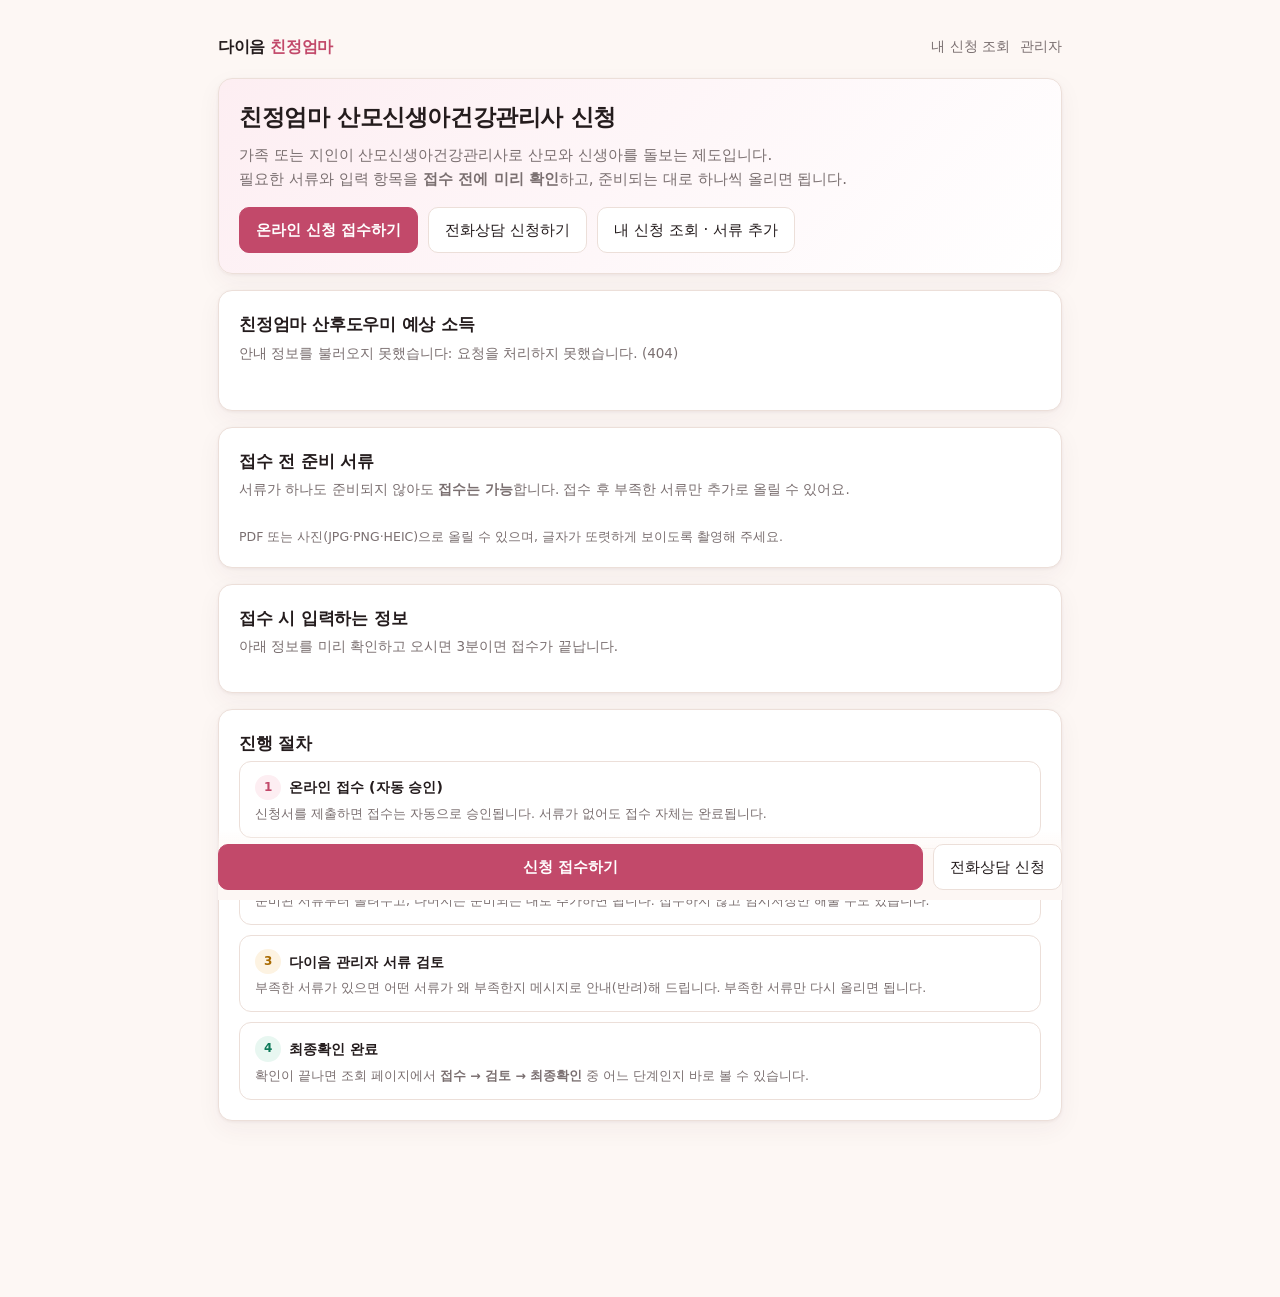
==== care/web/index.html @ b8a44148 "친정엄마 산모신생아건강관리사 온라인 신청·서류 접수 시스템 추가 care/ 에 FastAPI + SQLite 기반 신청 시스템을 새로 추가한다.  신청자 - 접수 전에 필요 서류 " ====
<!DOCTYPE html>
<html lang="ko">
<head>
<meta charset="UTF-8">
<meta name="viewport" content="width=device-width, initial-scale=1.0">
<title>친정엄마 산모신생아건강관리사 신청 | 다이음</title>
<meta name="description" content="가족·지인이 산모신생아건강관리사로 활동하는 친정엄마 서비스 온라인 신청. 필요 서류와 이번 달 예상 소득을 접수 전에 확인하세요.">
<link rel="icon" href="data:image/svg+xml,%3Csvg xmlns='http://www.w3.org/2000/svg' viewBox='0 0 32 32'%3E%3Ctext y='26' font-size='26'%3E%F0%9F%A4%B1%3C/text%3E%3C/svg%3E">
<link rel="stylesheet" href="app.css">
</head>
<body>
<div class="wrap">

  <div class="topbar">
    <a class="brand" href="./">다이음 <span>친정엄마</span></a>
    <div class="spacer"></div>
    <a class="nav" href="status.html">내 신청 조회</a>
    <a class="nav" href="admin.html">관리자</a>
  </div>

  <section class="panel hero">
    <h1>친정엄마 산모신생아건강관리사 신청</h1>
    <p>가족 또는 지인이 산모신생아건강관리사로 산모와 신생아를 돌보는 제도입니다.<br>
       필요한 서류와 입력 항목을 <strong>접수 전에 미리 확인</strong>하고, 준비되는 대로 하나씩 올리면 됩니다.</p>
    <div class="btn-row" style="margin-top:16px">
      <a class="btn primary" href="apply.html">온라인 신청 접수하기</a>
      <button id="btn-consult">전화상담 신청하기</button>
      <a class="btn" href="status.html">내 신청 조회 · 서류 추가</a>
    </div>
  </section>

  <!-- 친정엄마 소득 — 관리자가 매달 변경하면 이 영역이 함께 바뀐다 -->
  <section class="panel" id="pay-panel">
    <h2 id="pay-headline">친정엄마 산후도우미 예상 소득</h2>
    <p class="lead" id="pay-sub">불러오는 중…</p>
    <div class="pay-grid" id="pay-grid"></div>
    <p class="small muted" id="pay-note" style="margin-top:12px"></p>
  </section>

  <section class="panel">
    <h2>접수 전 준비 서류</h2>
    <p class="lead">서류가 하나도 준비되지 않아도 <strong>접수는 가능</strong>합니다. 접수 후 부족한 서류만 추가로 올릴 수 있어요.</p>
    <div class="doc-list" id="doc-list"></div>
    <p class="small muted" style="margin-top:12px">
      PDF 또는 사진(JPG·PNG·HEIC)으로 올릴 수 있으며, 글자가 또렷하게 보이도록 촬영해 주세요.
    </p>
  </section>

  <section class="panel">
    <h2>접수 시 입력하는 정보</h2>
    <p class="lead">아래 정보를 미리 확인하고 오시면 3분이면 접수가 끝납니다.</p>
    <div class="doc-list" id="field-list"></div>
  </section>

  <section class="panel">
    <h2>진행 절차</h2>
    <div class="doc-list">
      <div class="doc-item"><div class="doc-head"><span class="badge info">1</span><span class="t">온라인 접수 (자동 승인)</span></div>
        <div class="doc-desc">신청서를 제출하면 접수는 자동으로 승인됩니다. 서류가 없어도 접수 자체는 완료됩니다.</div></div>
      <div class="doc-item"><div class="doc-head"><span class="badge info">2</span><span class="t">서류 업로드 (나눠서 가능)</span></div>
        <div class="doc-desc">준비된 서류부터 올려두고, 나머지는 준비되는 대로 추가하면 됩니다. 접수하지 않고 임시저장만 해둘 수도 있습니다.</div></div>
      <div class="doc-item"><div class="doc-head"><span class="badge warn">3</span><span class="t">다이음 관리자 서류 검토</span></div>
        <div class="doc-desc">부족한 서류가 있으면 어떤 서류가 왜 부족한지 메시지로 안내(반려)해 드립니다. 부족한 서류만 다시 올리면 됩니다.</div></div>
      <div class="doc-item"><div class="doc-head"><span class="badge ok">4</span><span class="t">최종확인 완료</span></div>
        <div class="doc-desc">확인이 끝나면 조회 페이지에서 <strong>접수 → 검토 → 최종확인</strong> 중 어느 단계인지 바로 볼 수 있습니다.</div></div>
    </div>
  </section>

  <!-- 이 브라우저에 기억된 접수 건 -->
  <section class="panel hidden" id="mine-panel">
    <h2>최근 신청 내역</h2>
    <p class="lead">이 기기에 저장된 접수 건입니다.</p>
    <div class="doc-list" id="mine-list"></div>
  </section>

  <div class="sticky-cta">
    <a class="btn primary" href="apply.html">신청 접수하기</a>
    <button id="btn-consult2">전화상담 신청</button>
  </div>
</div>

<dialog id="consult-dialog">
  <h2>전화상담 신청</h2>
  <p class="lead">담당자가 확인 후 순차적으로 연락드립니다.</p>
  <form method="dialog" id="consult-form">
    <label class="field"><span class="lbl">성함<em>*</em></span>
      <input name="name" required maxlength="40" placeholder="홍길동"></label>
    <label class="field"><span class="lbl">연락처<em>*</em></span>
      <input name="phone" required inputmode="numeric" maxlength="13" placeholder="010-0000-0000"></label>
    <label class="field"><span class="lbl">통화 가능한 시간대</span>
      <input name="preferred_time" maxlength="60" placeholder="예: 평일 오후 2~5시"></label>
    <label class="field"><span class="lbl">문의 내용</span>
      <textarea name="memo" maxlength="500" placeholder="궁금한 점을 적어주세요 (선택)"></textarea></label>
    <div class="btn-row">
      <button class="primary" id="consult-submit" type="submit">상담 신청하기</button>
      <button type="button" id="consult-cancel">닫기</button>
    </div>
  </form>
</dialog>

<script src="app.js"></script>
<script>
(function () {
  const E = Care.esc;

  function renderPay(pay) {
    document.getElementById("pay-headline").textContent = pay.headline || "친정엄마 산후도우미 예상 소득";
    const bits = [];
    if (pay.effective_month) bits.push(E(pay.effective_month) + " 기준");
    if (pay.hourly_wage) bits.push("적용 시급 " + Care.won(pay.hourly_wage));
    if (pay.updated_at) bits.push("갱신 " + Care.fmtDate(pay.updated_at));
    document.getElementById("pay-sub").innerHTML = bits.length ? bits.join(" · ")
      : "관리자가 이번 달 금액을 등록하면 이 영역에 표시됩니다.";

    const grid = document.getElementById("pay-grid");
    if (!pay.rows || !pay.rows.length) {
      grid.innerHTML = '<div class="pay-cell"><div class="lb">등록된 금액 없음</div>' +
        '<div class="nt">최저시급·이벤트 기준이 확정되면 표시됩니다. 자세한 금액은 전화상담으로 안내드립니다.</div></div>';
      return;
    }
    grid.innerHTML = pay.rows.map(function (r) {
      return '<div class="pay-cell"><div class="lb">' + E(r.label) + '</div>' +
             '<div class="amt">' + Care.won(r.amount) + '</div>' +
             (r.note ? '<div class="nt">' + E(r.note) + '</div>' : '') + '</div>';
    }).join("");
    document.getElementById("pay-note").textContent = pay.note || "";
  }

  function renderDocs(docs) {
    document.getElementById("doc-list").innerHTML = docs.map(function (d, i) {
      return '<div class="doc-item"><div class="doc-head"><span class="badge info">' + (i + 1) + '</span>' +
             '<span class="t">' + E(d.label) + '</span>' +
             (d.required ? '<span class="badge">필수</span>' : '<span class="badge">선택</span>') +
             '</div><div class="doc-desc">' + E(d.desc) + '</div></div>';
    }).join("");
  }

  function renderFields(fields) {
    document.getElementById("field-list").innerHTML = fields.map(function (f) {
      let extra = f.note ? E(f.note) : "";
      if (f.options) extra = "선택: " + f.options.join("일 · ") + "일 이상 (기본 " + f.default + "일)";
      return '<div class="doc-item"><div class="doc-head"><span class="t">' + E(f.label) + '</span>' +
             (f.required ? '<span class="badge bad">필수</span>' : '<span class="badge">선택</span>') +
             '</div>' + (extra ? '<div class="doc-desc">' + extra + '</div>' : '') + '</div>';
    }).join("");
  }

  function renderMine() {
    const list = Care.readStore();
    if (!list.length) return;
    document.getElementById("mine-panel").classList.remove("hidden");
    document.getElementById("mine-list").innerHTML = list.map(function (x) {
      return '<div class="doc-item"><div class="doc-head"><span class="t mono">' + E(x.code) + '</span>' +
             (x.mother_name ? '<span class="badge">' + E(x.mother_name) + ' 산모</span>' : '') +
             '<div class="spacer"></div></div>' +
             '<div class="doc-desc"><a href="status.html?code=' + encodeURIComponent(x.code) +
             '&token=' + encodeURIComponent(x.token) + '">진행 상황 보기 · 서류 추가하기 →</a></div></div>';
    }).join("");
  }

  Care.api("/api/info").then(function (info) {
    renderPay(info.pay || {});
    renderDocs(info.documents || []);
    renderFields(info.fields || []);
  }).catch(function (e) {
    document.getElementById("pay-sub").textContent = "안내 정보를 불러오지 못했습니다: " + e.message;
  });
  renderMine();

  // 전화상담 모달
  const dlg = document.getElementById("consult-dialog");
  const form = document.getElementById("consult-form");
  Care.bindPhone(form.phone);
  function open() { dlg.showModal(); }
  document.getElementById("btn-consult").onclick = open;
  document.getElementById("btn-consult2").onclick = open;
  document.getElementById("consult-cancel").onclick = function () { dlg.close(); };

  form.addEventListener("submit", function (ev) {
    ev.preventDefault();
    const btn = document.getElementById("consult-submit");
    btn.disabled = true;
    Care.api("/api/consultations", {
      method: "POST",
      body: {
        name: form.name.value, phone: form.phone.value,
        preferred_time: form.preferred_time.value, memo: form.memo.value
      }
    }).then(function (r) {
      Care.toast(r.message || "상담 신청이 접수되었습니다.");
      form.reset();
      dlg.close();
    }).catch(function (e) {
      Care.toast(e.message, true);
    }).finally(function () { btn.disabled = false; });
  });
})();
</script>
</body>
</html>
---- care/web/app.css ----
/* 친정엄마 산후도우미 신청 시스템 공통 스타일 */
:root {
  color-scheme: light dark;
  --bg: #fdf7f4; --card: #ffffff; --text: #241c1d; --muted: #7a6f70;
  --border: #ecdfd9; --accent: #c2496a; --accent-soft: #fdeef2;
  --green: #0f7a5a; --green-soft: #e8f7f1; --amber: #a96a00; --amber-soft: #fdf3e2;
  --red: #c62828; --red-soft: #fdeceb; --gray-soft: #f5f0ee;
  --shadow: 0 1px 3px rgba(80,40,50,.06), 0 8px 24px rgba(80,40,50,.05);
  --radius: 14px;
}
@media (prefers-color-scheme: dark) {
  :root {
    --bg: #171214; --card: #211a1d; --text: #f0e8ea; --muted: #a99ea1;
    --border: #362b2f; --accent: #f08fab; --accent-soft: #3a2029;
    --green: #4ade9f; --green-soft: #10322a; --amber: #f0b657; --amber-soft: #3a2c14;
    --red: #f79690; --red-soft: #3b1c1c; --gray-soft: #2a2226;
    --shadow: 0 1px 3px rgba(0,0,0,.45);
  }
}
* { box-sizing: border-box; margin: 0; }
body {
  background: var(--bg); color: var(--text);
  font-family: "Pretendard", "Apple SD Gothic Neo", "Noto Sans KR", system-ui, sans-serif;
  font-size: 15px; line-height: 1.6; -webkit-text-size-adjust: 100%;
}
.wrap { max-width: 880px; margin: 0 auto; padding: 20px 18px 90px; }
.wrap.wide { max-width: 1180px; }

a { color: var(--accent); }
h1 { font-size: 23px; font-weight: 800; letter-spacing: -0.4px; }
h2 { font-size: 17px; font-weight: 700; letter-spacing: -0.2px; }
h3 { font-size: 15px; font-weight: 700; }
p { margin: 0; }

.topbar { display: flex; align-items: center; gap: 10px; flex-wrap: wrap; padding: 14px 0 18px; }
.brand { font-weight: 800; font-size: 16px; letter-spacing: -0.3px; text-decoration: none; color: var(--text); }
.brand span { color: var(--accent); }
.spacer { flex: 1; }
.topbar a.nav { font-size: 13.5px; color: var(--muted); text-decoration: none; }
.topbar a.nav:hover { color: var(--accent); }

.panel { background: var(--card); border: 1px solid var(--border); border-radius: var(--radius);
         box-shadow: var(--shadow); padding: 20px; margin-bottom: 16px; }
.panel > h2 { margin-bottom: 4px; }
.panel .lead { color: var(--muted); font-size: 13.5px; margin-bottom: 14px; }

.hero { background: linear-gradient(135deg, var(--accent-soft), var(--card)); }
.hero h1 { margin-bottom: 8px; }
.hero p { color: var(--muted); }

button, .btn {
  font: inherit; cursor: pointer; border: 1px solid var(--border); background: var(--card);
  color: var(--text); border-radius: 10px; padding: 10px 16px; text-decoration: none;
  display: inline-flex; align-items: center; justify-content: center; gap: 6px;
}
button:hover, .btn:hover { border-color: var(--accent); }
.btn.primary, button.primary { background: var(--accent); border-color: var(--accent); color: #fff; font-weight: 700; }
.btn.primary:hover, button.primary:hover { filter: brightness(1.08); }
.btn.block { width: 100%; }
button.small { padding: 6px 11px; font-size: 13px; border-radius: 8px; }
button.danger { color: var(--red); border-color: var(--red); background: transparent; }
button:disabled { opacity: .5; cursor: not-allowed; }
.btn-row { display: flex; gap: 10px; flex-wrap: wrap; }

label.field { display: block; margin-bottom: 14px; }
label.field > span.lbl { display: block; font-size: 13.5px; font-weight: 600; margin-bottom: 5px; }
label.field > span.lbl em { font-style: normal; color: var(--accent); margin-left: 3px; }
label.field .help { font-size: 12.5px; color: var(--muted); margin-top: 5px; }
input, select, textarea {
  font: inherit; width: 100%; padding: 10px 12px; border: 1px solid var(--border);
  border-radius: 10px; background: var(--card); color: var(--text);
}
input:focus, select:focus, textarea:focus { outline: 2px solid var(--accent-soft); border-color: var(--accent); }
textarea { min-height: 82px; resize: vertical; }
.two-col { display: grid; grid-template-columns: 1fr 1fr; gap: 0 14px; }
@media (max-width: 560px) { .two-col { grid-template-columns: 1fr; } }

.chips { display: flex; gap: 8px; flex-wrap: wrap; }
.chip { border: 1px solid var(--border); border-radius: 999px; padding: 7px 14px; cursor: pointer;
        background: var(--card); font-size: 14px; }
.chip.on { background: var(--accent); border-color: var(--accent); color: #fff; font-weight: 700; }

.badge { display: inline-block; font-size: 12px; font-weight: 700; padding: 3px 9px; border-radius: 999px;
         background: var(--gray-soft); color: var(--muted); }
.badge.ok { background: var(--green-soft); color: var(--green); }
.badge.warn { background: var(--amber-soft); color: var(--amber); }
.badge.bad { background: var(--red-soft); color: var(--red); }
.badge.info { background: var(--accent-soft); color: var(--accent); }

.notice { border-radius: 12px; padding: 13px 15px; font-size: 13.5px; margin-bottom: 14px; }
.notice.info { background: var(--accent-soft); color: var(--accent); }
.notice.ok { background: var(--green-soft); color: var(--green); }
.notice.warn { background: var(--amber-soft); color: var(--amber); }
.notice.bad { background: var(--red-soft); color: var(--red); }
.notice strong { display: block; margin-bottom: 3px; }

.doc-list { display: grid; gap: 10px; }
.doc-item { border: 1px solid var(--border); border-radius: 12px; padding: 13px 15px; background: var(--card); }
.doc-head { display: flex; align-items: center; gap: 8px; flex-wrap: wrap; }
.doc-head .t { font-weight: 700; font-size: 14px; }
.doc-desc { font-size: 12.5px; color: var(--muted); margin-top: 4px; }
.file-row { display: flex; align-items: center; gap: 8px; flex-wrap: wrap; font-size: 13px;
            border-top: 1px dashed var(--border); margin-top: 10px; padding-top: 9px; }
.file-row .name { flex: 1; min-width: 140px; word-break: break-all; }

.steps { display: flex; gap: 6px; margin: 6px 0 16px; }
.step { flex: 1; text-align: center; font-size: 12.5px; padding: 9px 4px; border-radius: 10px;
        background: var(--gray-soft); color: var(--muted); font-weight: 600; }
.step.on { background: var(--accent); color: #fff; }
.step.done { background: var(--accent-soft); color: var(--accent); }

.kv { display: grid; grid-template-columns: 132px 1fr; gap: 7px 12px; font-size: 14px; }
.kv dt { color: var(--muted); font-size: 13px; }
.kv dd { margin: 0; word-break: break-all; }
@media (max-width: 460px) { .kv { grid-template-columns: 104px 1fr; } }

.pay-grid { display: grid; grid-template-columns: repeat(auto-fill, minmax(150px, 1fr)); gap: 10px; }
.pay-cell { border: 1px solid var(--border); border-radius: 12px; padding: 13px; background: var(--card); }
.pay-cell .lb { font-size: 12.5px; color: var(--muted); }
.pay-cell .amt { font-size: 19px; font-weight: 800; letter-spacing: -0.5px; margin-top: 2px; }
.pay-cell .nt { font-size: 12px; color: var(--muted); margin-top: 3px; }

.timeline { border-left: 2px solid var(--border); padding-left: 14px; display: grid; gap: 12px; }
.timeline .ev { font-size: 13.5px; position: relative; }
.timeline .ev::before { content: ""; position: absolute; left: -20px; top: 7px; width: 8px; height: 8px;
                        border-radius: 50%; background: var(--accent); }
.timeline .ev .meta { color: var(--muted); font-size: 12px; }

table.list { width: 100%; border-collapse: collapse; font-size: 13.5px; }
table.list th, table.list td { text-align: left; padding: 9px 10px; border-bottom: 1px solid var(--border); }
table.list th { color: var(--muted); font-size: 12.5px; font-weight: 600; }
table.list tr.click { cursor: pointer; }
table.list tr.click:hover { background: var(--gray-soft); }
.scroll-x { overflow-x: auto; }

.hidden { display: none !important; }
.muted { color: var(--muted); }
.small { font-size: 12.5px; }
.mono { font-family: ui-monospace, SFMono-Regular, Menlo, monospace; }
.code-box { font-family: ui-monospace, SFMono-Regular, Menlo, monospace; font-size: 17px; font-weight: 700;
            letter-spacing: 1px; background: var(--gray-soft); padding: 10px 14px; border-radius: 10px;
            display: inline-block; }

.toast { position: fixed; left: 50%; transform: translateX(-50%); bottom: 26px; z-index: 50;
         background: #241c1d; color: #fff; padding: 11px 18px; border-radius: 999px; font-size: 13.5px;
         box-shadow: 0 6px 24px rgba(0,0,0,.25); max-width: 90vw; }
.toast.bad { background: var(--red); }

.sticky-cta { position: sticky; bottom: 0; background: linear-gradient(to top, var(--bg) 62%, transparent);
              padding: 14px 0 10px; display: flex; gap: 10px; }
.sticky-cta .btn { flex: 1; }

dialog { border: 1px solid var(--border); border-radius: var(--radius); background: var(--card);
         color: var(--text); padding: 20px; max-width: 520px; width: calc(100vw - 32px); box-shadow: var(--shadow); }
dialog::backdrop { background: rgba(20,10,14,.45); }
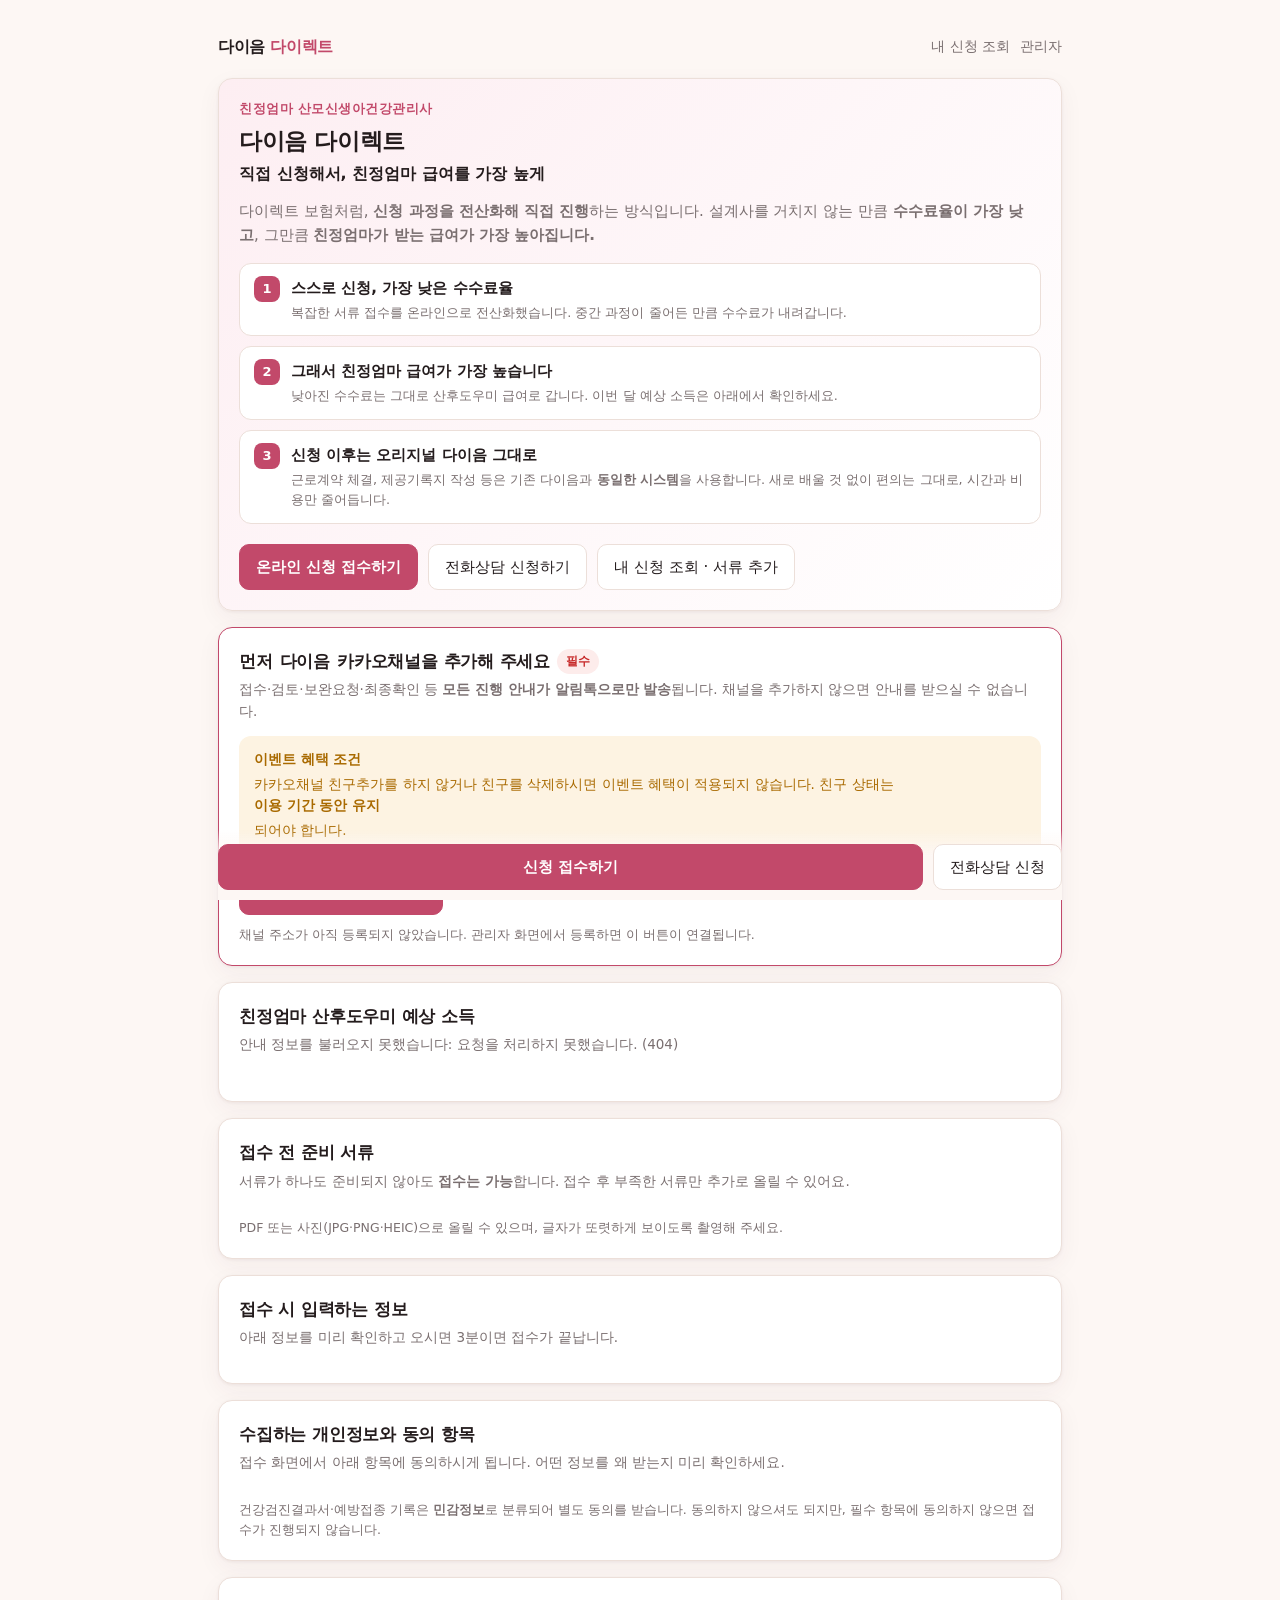
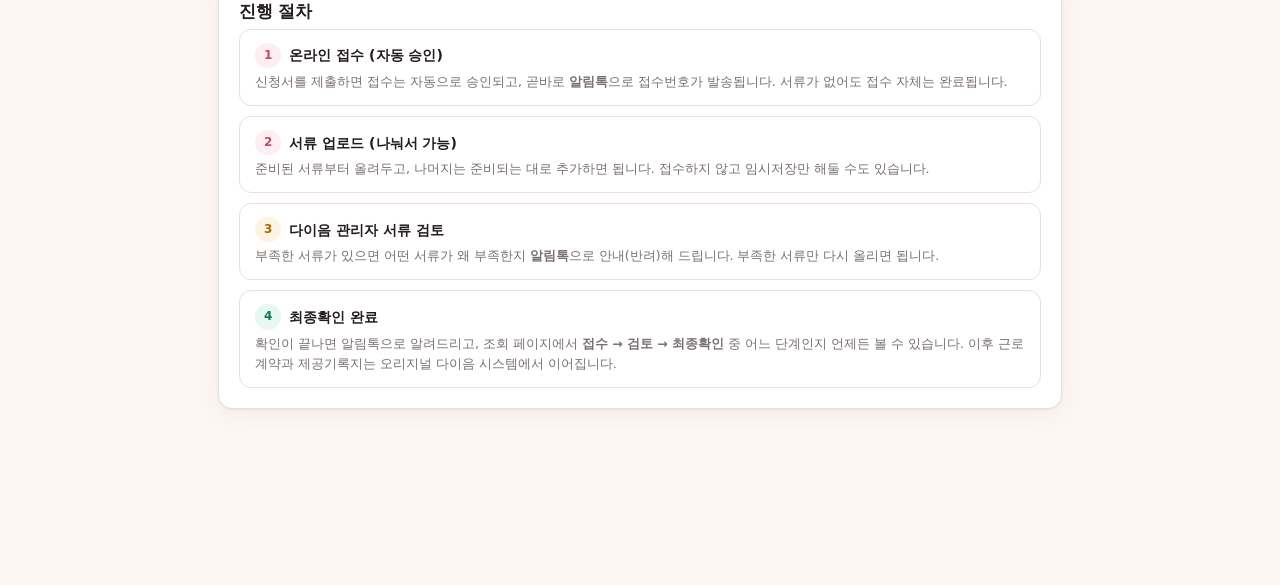
==== commit e8b80563: "다이음 다이렉트 — 알림톡 자동발송·개인정보 동의·카카오채널 친구추가 서비스명을 "다이음 다이렉트"로 정하고, 홍보 문구와 함께 접수 조건을 갖춘다.  브랜딩 - 메인 히어로에 서" ====
--- a/care/web/index.html
+++ b/care/web/index.html
@@ -3,8 +3,8 @@
 <head>
 <meta charset="UTF-8">
 <meta name="viewport" content="width=device-width, initial-scale=1.0">
-<title>친정엄마 산모신생아건강관리사 신청 | 다이음</title>
-<meta name="description" content="가족·지인이 산모신생아건강관리사로 활동하는 친정엄마 서비스 온라인 신청. 필요 서류와 이번 달 예상 소득을 접수 전에 확인하세요.">
+<title>다이음 다이렉트 | 친정엄마 산모신생아건강관리사 신청</title>
+<meta name="description" content="다이음 다이렉트 — 신청을 직접 하면 수수료율이 낮아지고 친정엄마 급여가 올라갑니다. 필요 서류와 이번 달 예상 소득을 접수 전에 확인하세요.">
 <link rel="icon" href="data:image/svg+xml,%3Csvg xmlns='http://www.w3.org/2000/svg' viewBox='0 0 32 32'%3E%3Ctext y='26' font-size='26'%3E%F0%9F%A4%B1%3C/text%3E%3C/svg%3E">
 <link rel="stylesheet" href="app.css">
 </head>
@@ -12,21 +12,56 @@
 <div class="wrap">
 
   <div class="topbar">
-    <a class="brand" href="./">다이음 <span>친정엄마</span></a>
+    <a class="brand" href="./">다이음 <span>다이렉트</span></a>
     <div class="spacer"></div>
     <a class="nav" href="status.html">내 신청 조회</a>
     <a class="nav" href="admin.html">관리자</a>
   </div>
 
   <section class="panel hero">
-    <h1>친정엄마 산모신생아건강관리사 신청</h1>
-    <p>가족 또는 지인이 산모신생아건강관리사로 산모와 신생아를 돌보는 제도입니다.<br>
-       필요한 서류와 입력 항목을 <strong>접수 전에 미리 확인</strong>하고, 준비되는 대로 하나씩 올리면 됩니다.</p>
-    <div class="btn-row" style="margin-top:16px">
+    <p class="eyebrow" id="hero-eyebrow">친정엄마 산모신생아건강관리사</p>
+    <h1 id="hero-title">다이음 다이렉트</h1>
+    <p class="tagline" id="hero-tagline">직접 신청해서, 친정엄마 급여를 가장 높게</p>
+    <p style="margin-top:12px">
+      다이렉트 보험처럼, <strong>신청 과정을 전산화해 직접 진행</strong>하는 방식입니다.
+      설계사를 거치지 않는 만큼 <strong>수수료율이 가장 낮고</strong>, 그만큼
+      <strong>친정엄마가 받는 급여가 가장 높아집니다.</strong>
+    </p>
+    <div class="why" style="margin-top:16px">
+      <div class="why-item"><span class="why-n">1</span>
+        <div><strong>스스로 신청, 가장 낮은 수수료율</strong>
+        <div class="why-d">복잡한 서류 접수를 온라인으로 전산화했습니다. 중간 과정이 줄어든 만큼 수수료가 내려갑니다.</div></div></div>
+      <div class="why-item"><span class="why-n">2</span>
+        <div><strong>그래서 친정엄마 급여가 가장 높습니다</strong>
+        <div class="why-d">낮아진 수수료는 그대로 산후도우미 급여로 갑니다. 이번 달 예상 소득은 아래에서 확인하세요.</div></div></div>
+      <div class="why-item"><span class="why-n">3</span>
+        <div><strong>신청 이후는 오리지널 다이음 그대로</strong>
+        <div class="why-d">근로계약 체결, 제공기록지 작성 등은 기존 다이음과 <strong>동일한 시스템</strong>을 사용합니다.
+        새로 배울 것 없이 편의는 그대로, 시간과 비용만 줄어듭니다.</div></div></div>
+    </div>
+    <div class="btn-row" style="margin-top:20px">
       <a class="btn primary" href="apply.html">온라인 신청 접수하기</a>
       <button id="btn-consult">전화상담 신청하기</button>
       <a class="btn" href="status.html">내 신청 조회 · 서류 추가</a>
     </div>
+  </section>
+
+  <!-- 카카오채널 친구추가 — 필수 조건 -->
+  <section class="panel kakao-panel">
+    <h2>먼저 <span id="channel-name">다이음</span> 카카오채널을 추가해 주세요 <span class="badge bad">필수</span></h2>
+    <p class="lead">접수·검토·보완요청·최종확인 등 <strong>모든 진행 안내가 알림톡으로만 발송</strong>됩니다.
+       채널을 추가하지 않으면 안내를 받으실 수 없습니다.</p>
+    <div class="notice warn">
+      <strong>이벤트 혜택 조건</strong>
+      <span id="event-notice">카카오채널 친구추가를 하지 않거나 친구를 삭제하시면 이벤트 혜택이 적용되지 않습니다.</span>
+      친구 상태는 <strong>이용 기간 동안 유지</strong>되어야 합니다.
+    </div>
+    <div class="btn-row">
+      <a class="btn primary" id="channel-link" href="#" target="_blank" rel="noopener">카카오채널 친구추가하기</a>
+    </div>
+    <p class="small muted" id="channel-missing" style="margin-top:10px">
+      채널 주소가 아직 등록되지 않았습니다. 관리자 화면에서 등록하면 이 버튼이 연결됩니다.
+    </p>
   </section>
 
   <!-- 친정엄마 소득 — 관리자가 매달 변경하면 이 영역이 함께 바뀐다 -->
@@ -53,16 +88,26 @@
   </section>
 
   <section class="panel">
+    <h2>수집하는 개인정보와 동의 항목</h2>
+    <p class="lead">접수 화면에서 아래 항목에 동의하시게 됩니다. 어떤 정보를 왜 받는지 미리 확인하세요.</p>
+    <div class="doc-list" id="consent-list"></div>
+    <p class="small muted" style="margin-top:12px">
+      건강검진결과서·예방접종 기록은 <strong>민감정보</strong>로 분류되어 별도 동의를 받습니다.
+      동의하지 않으셔도 되지만, 필수 항목에 동의하지 않으면 접수가 진행되지 않습니다.
+    </p>
+  </section>
+
+  <section class="panel">
     <h2>진행 절차</h2>
     <div class="doc-list">
       <div class="doc-item"><div class="doc-head"><span class="badge info">1</span><span class="t">온라인 접수 (자동 승인)</span></div>
-        <div class="doc-desc">신청서를 제출하면 접수는 자동으로 승인됩니다. 서류가 없어도 접수 자체는 완료됩니다.</div></div>
+        <div class="doc-desc">신청서를 제출하면 접수는 자동으로 승인되고, 곧바로 <strong>알림톡</strong>으로 접수번호가 발송됩니다. 서류가 없어도 접수 자체는 완료됩니다.</div></div>
       <div class="doc-item"><div class="doc-head"><span class="badge info">2</span><span class="t">서류 업로드 (나눠서 가능)</span></div>
         <div class="doc-desc">준비된 서류부터 올려두고, 나머지는 준비되는 대로 추가하면 됩니다. 접수하지 않고 임시저장만 해둘 수도 있습니다.</div></div>
       <div class="doc-item"><div class="doc-head"><span class="badge warn">3</span><span class="t">다이음 관리자 서류 검토</span></div>
-        <div class="doc-desc">부족한 서류가 있으면 어떤 서류가 왜 부족한지 메시지로 안내(반려)해 드립니다. 부족한 서류만 다시 올리면 됩니다.</div></div>
+        <div class="doc-desc">부족한 서류가 있으면 어떤 서류가 왜 부족한지 <strong>알림톡</strong>으로 안내(반려)해 드립니다. 부족한 서류만 다시 올리면 됩니다.</div></div>
       <div class="doc-item"><div class="doc-head"><span class="badge ok">4</span><span class="t">최종확인 완료</span></div>
-        <div class="doc-desc">확인이 끝나면 조회 페이지에서 <strong>접수 → 검토 → 최종확인</strong> 중 어느 단계인지 바로 볼 수 있습니다.</div></div>
+        <div class="doc-desc">확인이 끝나면 알림톡으로 알려드리고, 조회 페이지에서 <strong>접수 → 검토 → 최종확인</strong> 중 어느 단계인지 언제든 볼 수 있습니다. 이후 근로계약과 제공기록지는 오리지널 다이음 시스템에서 이어집니다.</div></div>
     </div>
   </section>
 
@@ -158,10 +203,37 @@
     }).join("");
   }
 
+  function renderBrand(brand) {
+    if (brand.service_name) document.getElementById("hero-title").textContent = brand.service_name;
+    if (brand.tagline) document.getElementById("hero-tagline").textContent = brand.tagline;
+    if (brand.channel_name) document.getElementById("channel-name").textContent = brand.channel_name;
+    if (brand.event_notice) document.getElementById("event-notice").textContent = brand.event_notice;
+    const link = document.getElementById("channel-link");
+    if (brand.channel_url) {
+      link.href = brand.channel_url;
+      document.getElementById("channel-missing").classList.add("hidden");
+    } else {
+      link.classList.add("hidden");
+    }
+  }
+
+  function renderConsents(list) {
+    document.getElementById("consent-list").innerHTML = list.map(function (c) {
+      return '<div class="doc-item"><div class="doc-head"><span class="t">' + E(c.label) + "</span>" +
+        (c.required ? '<span class="badge bad">필수</span>' : '<span class="badge">선택</span>') +
+        '</div><div class="doc-desc"><strong>목적</strong> ' + E(c.purpose) +
+        '<br><strong>항목</strong> ' + E(c.items) +
+        '<br><strong>보유기간</strong> ' + E(c.period) +
+        '<br>' + E(c.note) + "</div></div>";
+    }).join("");
+  }
+
   Care.api("/api/info").then(function (info) {
+    renderBrand(info.brand || {});
     renderPay(info.pay || {});
     renderDocs(info.documents || []);
     renderFields(info.fields || []);
+    renderConsents(info.consents || []);
   }).catch(function (e) {
     document.getElementById("pay-sub").textContent = "안내 정보를 불러오지 못했습니다: " + e.message;
   });
--- a/care/web/app.css
+++ b/care/web/app.css
@@ -153,3 +153,33 @@
 dialog { border: 1px solid var(--border); border-radius: var(--radius); background: var(--card);
          color: var(--text); padding: 20px; max-width: 520px; width: calc(100vw - 32px); box-shadow: var(--shadow); }
 dialog::backdrop { background: rgba(20,10,14,.45); }
+
+/* ── 다이음 다이렉트 브랜딩 · 동의 · 카카오채널 ── */
+.hero .eyebrow { font-size: 12.5px; font-weight: 700; letter-spacing: .04em; color: var(--accent); }
+.hero h1 { margin: 4px 0 2px; }
+.hero .tagline { font-size: 16px; font-weight: 700; color: var(--text); }
+
+.why { display: grid; gap: 10px; }
+.why-item { display: grid; grid-template-columns: 26px 1fr; gap: 11px; align-items: start;
+            background: var(--card); border: 1px solid var(--border); border-radius: 12px; padding: 12px 14px; }
+.why-n { width: 26px; height: 26px; display: grid; place-items: center; border-radius: 8px;
+         background: var(--accent); color: #fff; font-size: 13px; font-weight: 700; }
+.why-d { font-size: 12.8px; color: var(--muted); margin-top: 3px; }
+
+.kakao-panel { border-color: var(--accent); }
+.kakao-panel h2 { display: flex; align-items: center; gap: 7px; flex-wrap: wrap; }
+
+/* 동의 체크 */
+.agree { border: 1px solid var(--border); border-radius: 12px; padding: 13px 15px; background: var(--card); }
+.agree + .agree { margin-top: 9px; }
+.agree.all { background: var(--accent-soft); border-color: var(--accent); }
+.agree-row { display: flex; align-items: flex-start; gap: 10px; }
+.agree-row input[type=checkbox] { width: 20px; height: 20px; margin: 1px 0 0; flex: none; accent-color: var(--accent); }
+.agree-row .t { flex: 1; font-size: 14.5px; font-weight: 600; cursor: pointer; }
+.agree.all .agree-row .t { font-size: 15px; }
+.agree .more { font: inherit; font-size: 12.5px; color: var(--muted); background: none;
+               border: none; padding: 0; cursor: pointer; text-decoration: underline; flex: none; }
+.agree dl { display: grid; grid-template-columns: 84px 1fr; gap: 5px 10px; margin: 11px 0 0;
+            padding-top: 11px; border-top: 1px dashed var(--border); font-size: 12.8px; }
+.agree dt { color: var(--muted); }
+.agree dd { margin: 0; }
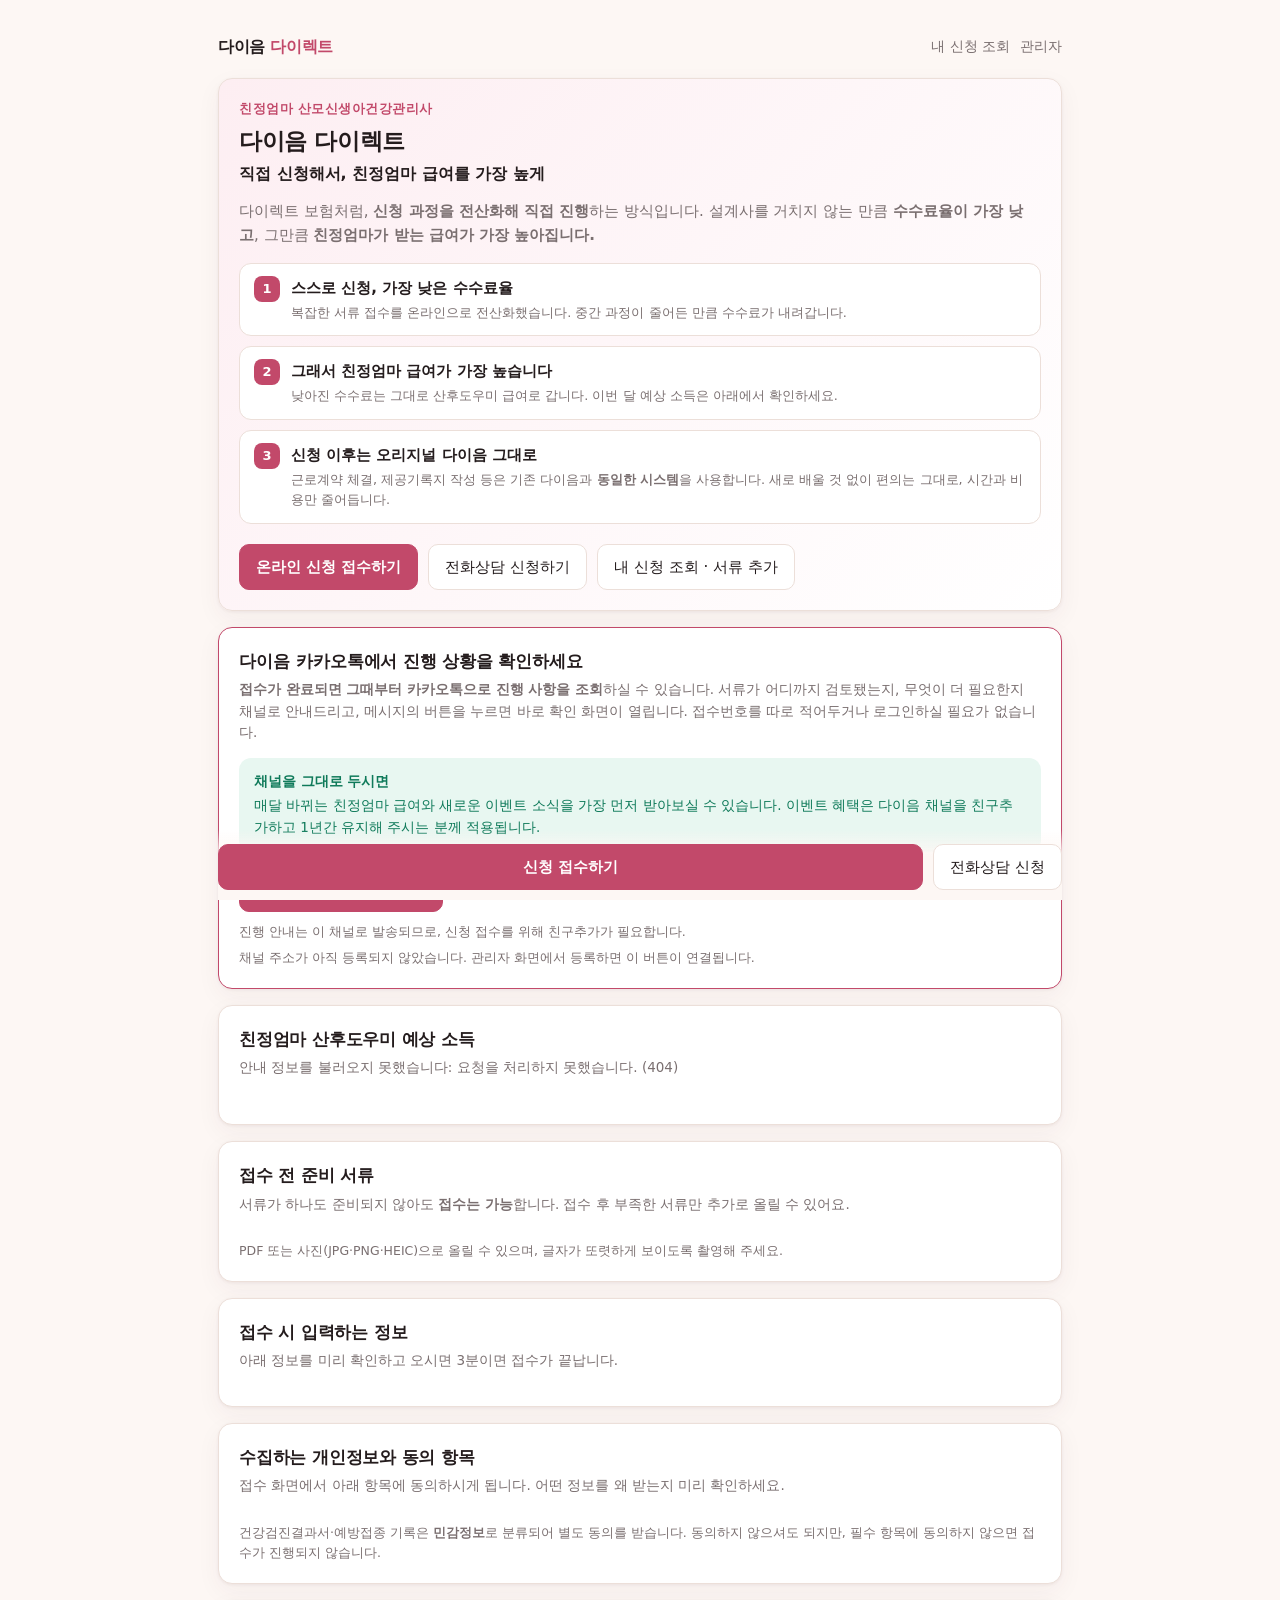
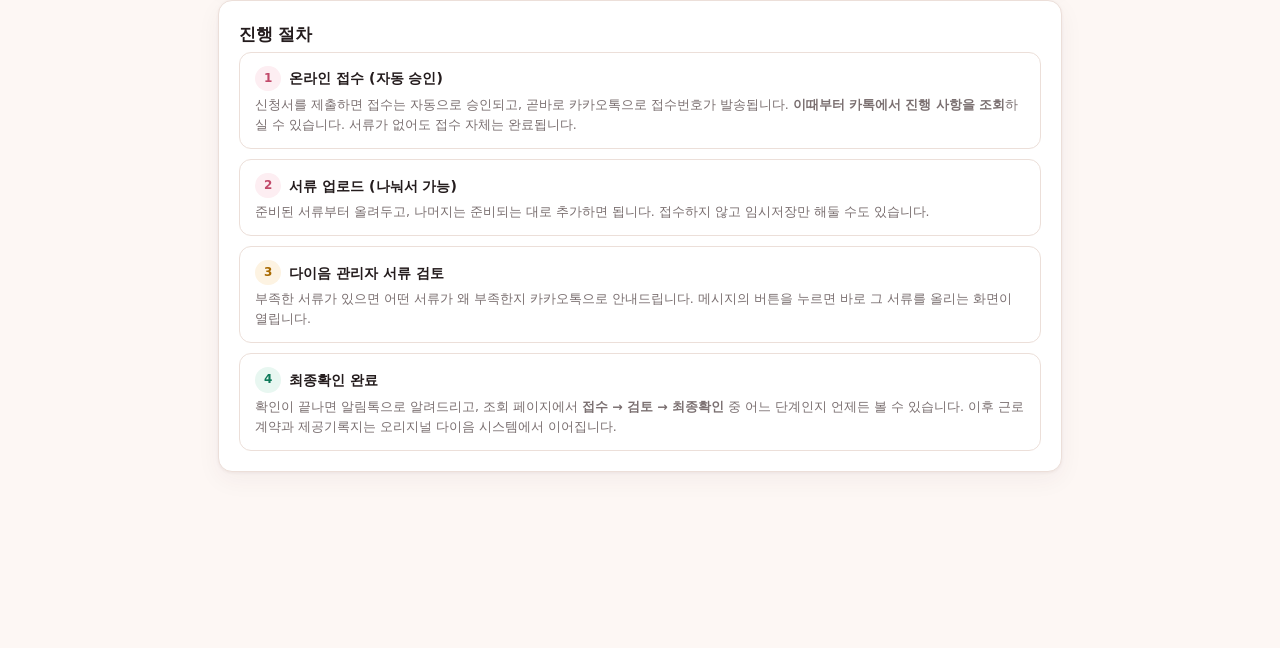
==== commit ec8dc6f1: "카카오채널 안내를 "삭제하면 미적용"에서 "진행 상황을 보는 창구"로 같은 조건이라도 벌칙보다 혜택으로 전달하는 편이 이탈이 적고, 실제로도 채널이 조회 창구 역할을 하므로 사실에" ====
--- a/care/web/index.html
+++ b/care/web/index.html
@@ -46,20 +46,27 @@
     </div>
   </section>
 
-  <!-- 카카오채널 친구추가 — 필수 조건 -->
+  <!-- 카카오채널 — 진행 상황을 보는 창구 -->
   <section class="panel kakao-panel">
-    <h2>먼저 <span id="channel-name">다이음</span> 카카오채널을 추가해 주세요 <span class="badge bad">필수</span></h2>
-    <p class="lead">접수·검토·보완요청·최종확인 등 <strong>모든 진행 안내가 알림톡으로만 발송</strong>됩니다.
-       채널을 추가하지 않으면 안내를 받으실 수 없습니다.</p>
-    <div class="notice warn">
-      <strong>이벤트 혜택 조건</strong>
-      <span id="event-notice">카카오채널 친구추가를 하지 않거나 친구를 삭제하시면 이벤트 혜택이 적용되지 않습니다.</span>
-      친구 상태는 <strong>이용 기간 동안 유지</strong>되어야 합니다.
+    <h2><span id="channel-name">다이음</span> 카카오톡에서 진행 상황을 확인하세요</h2>
+    <p class="lead">
+      <strong>접수가 완료되면 그때부터 카카오톡으로 진행 사항을 조회</strong>하실 수 있습니다.
+      서류가 어디까지 검토됐는지, 무엇이 더 필요한지 채널로 안내드리고,
+      메시지의 버튼을 누르면 바로 확인 화면이 열립니다.
+      접수번호를 따로 적어두거나 로그인하실 필요가 없습니다.
+    </p>
+    <div class="notice ok">
+      <strong>채널을 그대로 두시면</strong>
+      매달 바뀌는 친정엄마 급여와 새로운 이벤트 소식을 가장 먼저 받아보실 수 있습니다.
+      <span id="event-notice">이벤트 혜택은 다이음 채널을 친구추가하고 1년간 유지해 주시는 분께 적용됩니다.</span>
     </div>
     <div class="btn-row">
       <a class="btn primary" id="channel-link" href="#" target="_blank" rel="noopener">카카오채널 친구추가하기</a>
     </div>
-    <p class="small muted" id="channel-missing" style="margin-top:10px">
+    <p class="small muted" style="margin-top:10px">
+      진행 안내는 이 채널로 발송되므로, 신청 접수를 위해 친구추가가 필요합니다.
+    </p>
+    <p class="small muted" id="channel-missing" style="margin-top:6px">
       채널 주소가 아직 등록되지 않았습니다. 관리자 화면에서 등록하면 이 버튼이 연결됩니다.
     </p>
   </section>
@@ -101,11 +108,11 @@
     <h2>진행 절차</h2>
     <div class="doc-list">
       <div class="doc-item"><div class="doc-head"><span class="badge info">1</span><span class="t">온라인 접수 (자동 승인)</span></div>
-        <div class="doc-desc">신청서를 제출하면 접수는 자동으로 승인되고, 곧바로 <strong>알림톡</strong>으로 접수번호가 발송됩니다. 서류가 없어도 접수 자체는 완료됩니다.</div></div>
+        <div class="doc-desc">신청서를 제출하면 접수는 자동으로 승인되고, 곧바로 카카오톡으로 접수번호가 발송됩니다. <strong>이때부터 카톡에서 진행 사항을 조회</strong>하실 수 있습니다. 서류가 없어도 접수 자체는 완료됩니다.</div></div>
       <div class="doc-item"><div class="doc-head"><span class="badge info">2</span><span class="t">서류 업로드 (나눠서 가능)</span></div>
         <div class="doc-desc">준비된 서류부터 올려두고, 나머지는 준비되는 대로 추가하면 됩니다. 접수하지 않고 임시저장만 해둘 수도 있습니다.</div></div>
       <div class="doc-item"><div class="doc-head"><span class="badge warn">3</span><span class="t">다이음 관리자 서류 검토</span></div>
-        <div class="doc-desc">부족한 서류가 있으면 어떤 서류가 왜 부족한지 <strong>알림톡</strong>으로 안내(반려)해 드립니다. 부족한 서류만 다시 올리면 됩니다.</div></div>
+        <div class="doc-desc">부족한 서류가 있으면 어떤 서류가 왜 부족한지 카카오톡으로 안내드립니다. 메시지의 버튼을 누르면 바로 그 서류를 올리는 화면이 열립니다.</div></div>
       <div class="doc-item"><div class="doc-head"><span class="badge ok">4</span><span class="t">최종확인 완료</span></div>
         <div class="doc-desc">확인이 끝나면 알림톡으로 알려드리고, 조회 페이지에서 <strong>접수 → 검토 → 최종확인</strong> 중 어느 단계인지 언제든 볼 수 있습니다. 이후 근로계약과 제공기록지는 오리지널 다이음 시스템에서 이어집니다.</div></div>
     </div>
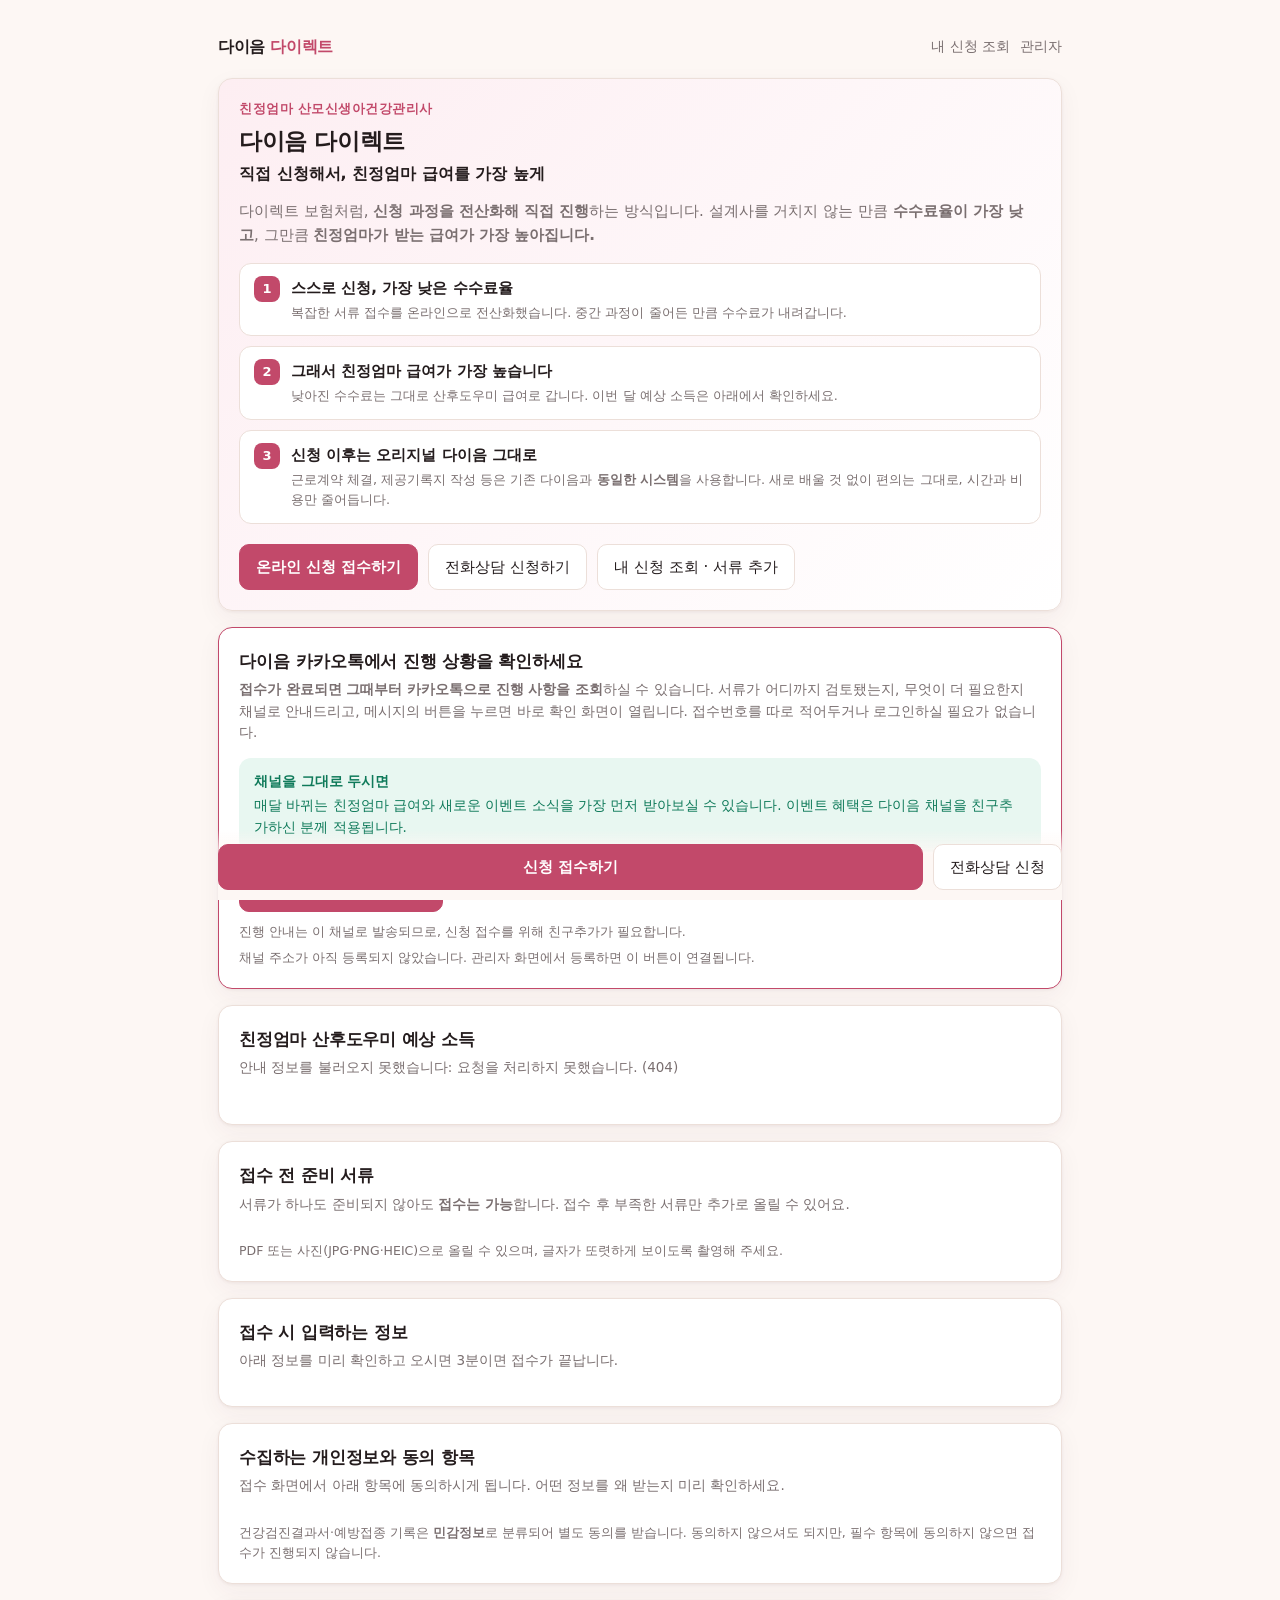
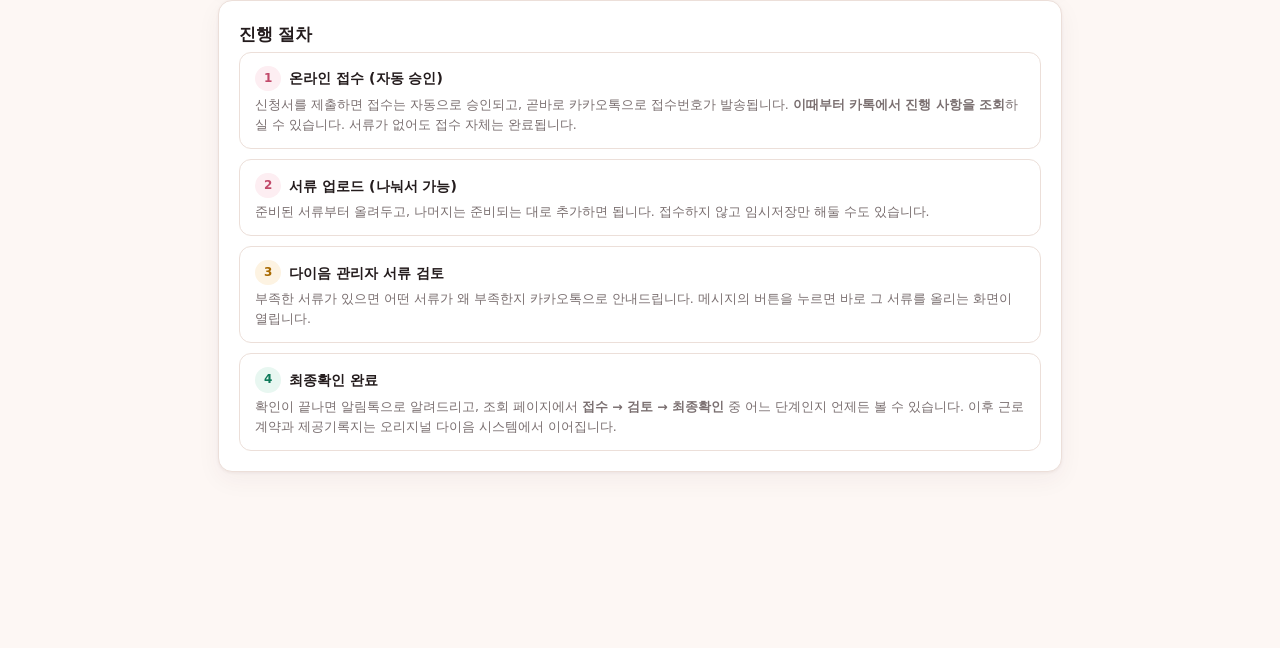
==== commit 3e36ff4e: "이벤트 조건에서 "1년 유지"를 빼고 친구추가만 조건으로 기간 조건은 이미 지급한 혜택의 회수 문제가 따라오고 안내도 무거워진다. 조건을 친구추가 하나로 단순화한다.  - 메인·신" ====
--- a/care/web/index.html
+++ b/care/web/index.html
@@ -58,7 +58,7 @@
     <div class="notice ok">
       <strong>채널을 그대로 두시면</strong>
       매달 바뀌는 친정엄마 급여와 새로운 이벤트 소식을 가장 먼저 받아보실 수 있습니다.
-      <span id="event-notice">이벤트 혜택은 다이음 채널을 친구추가하고 1년간 유지해 주시는 분께 적용됩니다.</span>
+      <span id="event-notice">이벤트 혜택은 다이음 채널을 친구추가하신 분께 적용됩니다.</span>
     </div>
     <div class="btn-row">
       <a class="btn primary" id="channel-link" href="#" target="_blank" rel="noopener">카카오채널 친구추가하기</a>
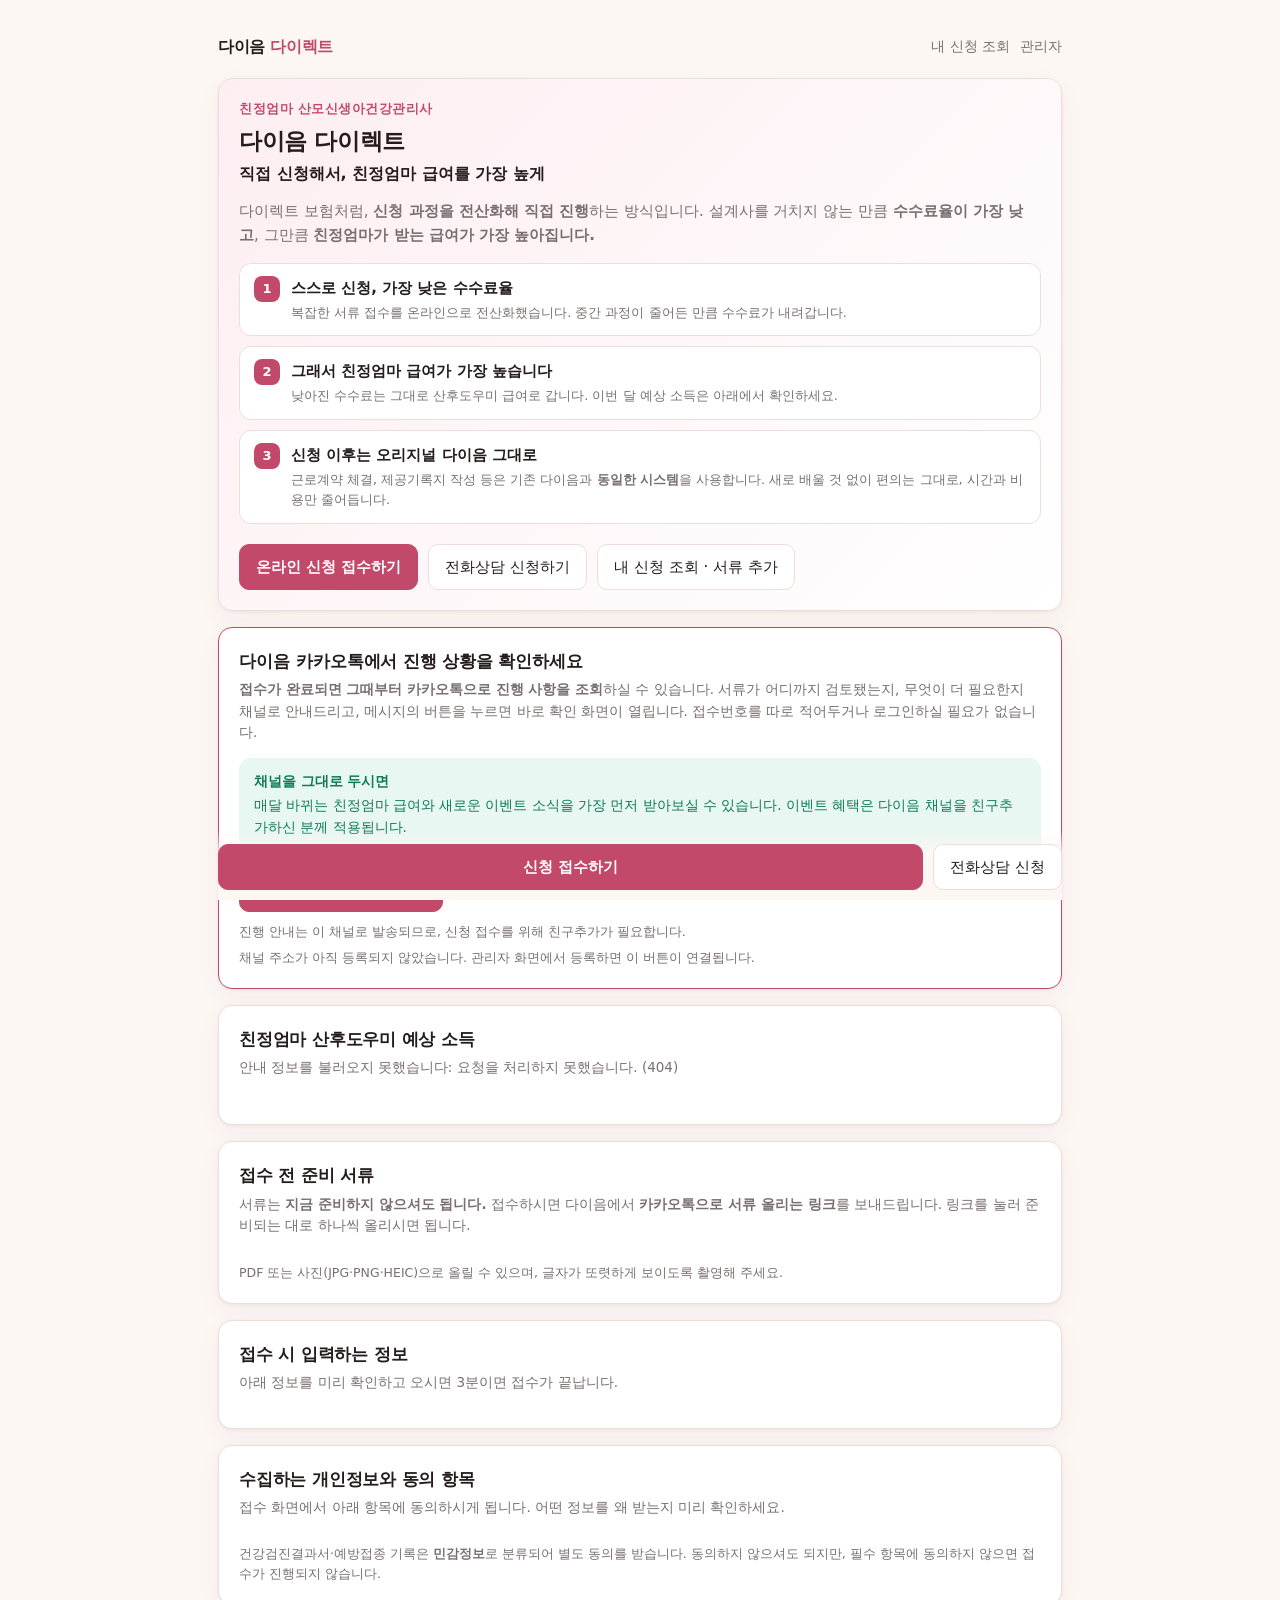
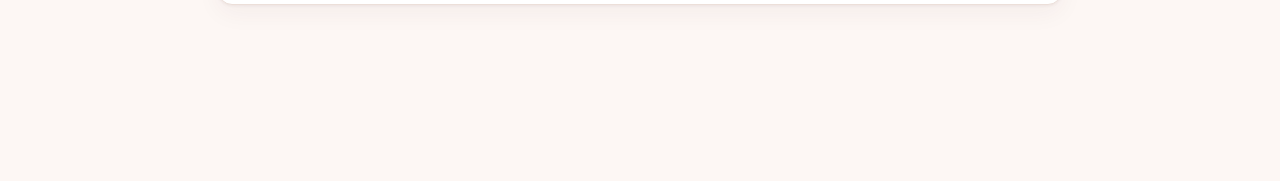
==== commit 41a6c45b: "프로세스 단순화 — 관리자가 카톡으로 서류를 요청하는 방식으로 신청자가 알아서 서류를 챙기게 두지 않고, 필요한 서류를 관리자가 카카오톡으로 요청해 그 링크로 올리게 한다.  - " ====
--- a/care/web/index.html
+++ b/care/web/index.html
@@ -81,7 +81,9 @@
 
   <section class="panel">
     <h2>접수 전 준비 서류</h2>
-    <p class="lead">서류가 하나도 준비되지 않아도 <strong>접수는 가능</strong>합니다. 접수 후 부족한 서류만 추가로 올릴 수 있어요.</p>
+    <p class="lead">서류는 <strong>지금 준비하지 않으셔도 됩니다.</strong>
+       접수하시면 다이음에서 <strong>카카오톡으로 서류 올리는 링크</strong>를 보내드립니다.
+       링크를 눌러 준비되는 대로 하나씩 올리시면 됩니다.</p>
     <div class="doc-list" id="doc-list"></div>
     <p class="small muted" style="margin-top:12px">
       PDF 또는 사진(JPG·PNG·HEIC)으로 올릴 수 있으며, 글자가 또렷하게 보이도록 촬영해 주세요.
@@ -102,20 +104,6 @@
       건강검진결과서·예방접종 기록은 <strong>민감정보</strong>로 분류되어 별도 동의를 받습니다.
       동의하지 않으셔도 되지만, 필수 항목에 동의하지 않으면 접수가 진행되지 않습니다.
     </p>
-  </section>
-
-  <section class="panel">
-    <h2>진행 절차</h2>
-    <div class="doc-list">
-      <div class="doc-item"><div class="doc-head"><span class="badge info">1</span><span class="t">온라인 접수 (자동 승인)</span></div>
-        <div class="doc-desc">신청서를 제출하면 접수는 자동으로 승인되고, 곧바로 카카오톡으로 접수번호가 발송됩니다. <strong>이때부터 카톡에서 진행 사항을 조회</strong>하실 수 있습니다. 서류가 없어도 접수 자체는 완료됩니다.</div></div>
-      <div class="doc-item"><div class="doc-head"><span class="badge info">2</span><span class="t">서류 업로드 (나눠서 가능)</span></div>
-        <div class="doc-desc">준비된 서류부터 올려두고, 나머지는 준비되는 대로 추가하면 됩니다. 접수하지 않고 임시저장만 해둘 수도 있습니다.</div></div>
-      <div class="doc-item"><div class="doc-head"><span class="badge warn">3</span><span class="t">다이음 관리자 서류 검토</span></div>
-        <div class="doc-desc">부족한 서류가 있으면 어떤 서류가 왜 부족한지 카카오톡으로 안내드립니다. 메시지의 버튼을 누르면 바로 그 서류를 올리는 화면이 열립니다.</div></div>
-      <div class="doc-item"><div class="doc-head"><span class="badge ok">4</span><span class="t">최종확인 완료</span></div>
-        <div class="doc-desc">확인이 끝나면 알림톡으로 알려드리고, 조회 페이지에서 <strong>접수 → 검토 → 최종확인</strong> 중 어느 단계인지 언제든 볼 수 있습니다. 이후 근로계약과 제공기록지는 오리지널 다이음 시스템에서 이어집니다.</div></div>
-    </div>
   </section>
 
   <!-- 이 브라우저에 기억된 접수 건 -->
@@ -178,12 +166,17 @@
     document.getElementById("pay-note").textContent = pay.note || "";
   }
 
-  function renderDocs(docs) {
+  function renderDocs(docs, info) {
     document.getElementById("doc-list").innerHTML = docs.map(function (d, i) {
       return '<div class="doc-item"><div class="doc-head"><span class="badge info">' + (i + 1) + '</span>' +
              '<span class="t">' + E(d.label) + '</span>' +
              (d.required ? '<span class="badge">필수</span>' : '<span class="badge">선택</span>') +
-             '</div><div class="doc-desc">' + E(d.desc) + '</div></div>';
+
+             '</div><div class="doc-desc">' + E(d.desc) + '</div>' +
+             (d.issue_url ? '<div class="file-row"><a class="btn small" target="_blank" rel="noopener" href="' +
+               E(d.issue_url) + '">' + E(d.issue_label || "발급 사이트 열기") + ' ↗</a></div>' : '') +
+             (d.note ? '<div class="doc-desc small" style="margin-top:6px">' + E(d.note) + '</div>' : '') +
+             '</div>';
     }).join("");
   }
 
@@ -238,7 +231,7 @@
   Care.api("/api/info").then(function (info) {
     renderBrand(info.brand || {});
     renderPay(info.pay || {});
-    renderDocs(info.documents || []);
+    renderDocs(info.documents || [], info);
     renderFields(info.fields || []);
     renderConsents(info.consents || []);
   }).catch(function (e) {
--- a/care/web/app.css
+++ b/care/web/app.css
@@ -183,3 +183,6 @@
             padding-top: 11px; border-top: 1px dashed var(--border); font-size: 12.8px; }
 .agree dt { color: var(--muted); }
 .agree dd { margin: 0; }
+
+.row-2 { display: grid; grid-template-columns: 1fr 130px; gap: 8px; }
+@media (max-width: 420px) { .row-2 { grid-template-columns: 1fr; } }
